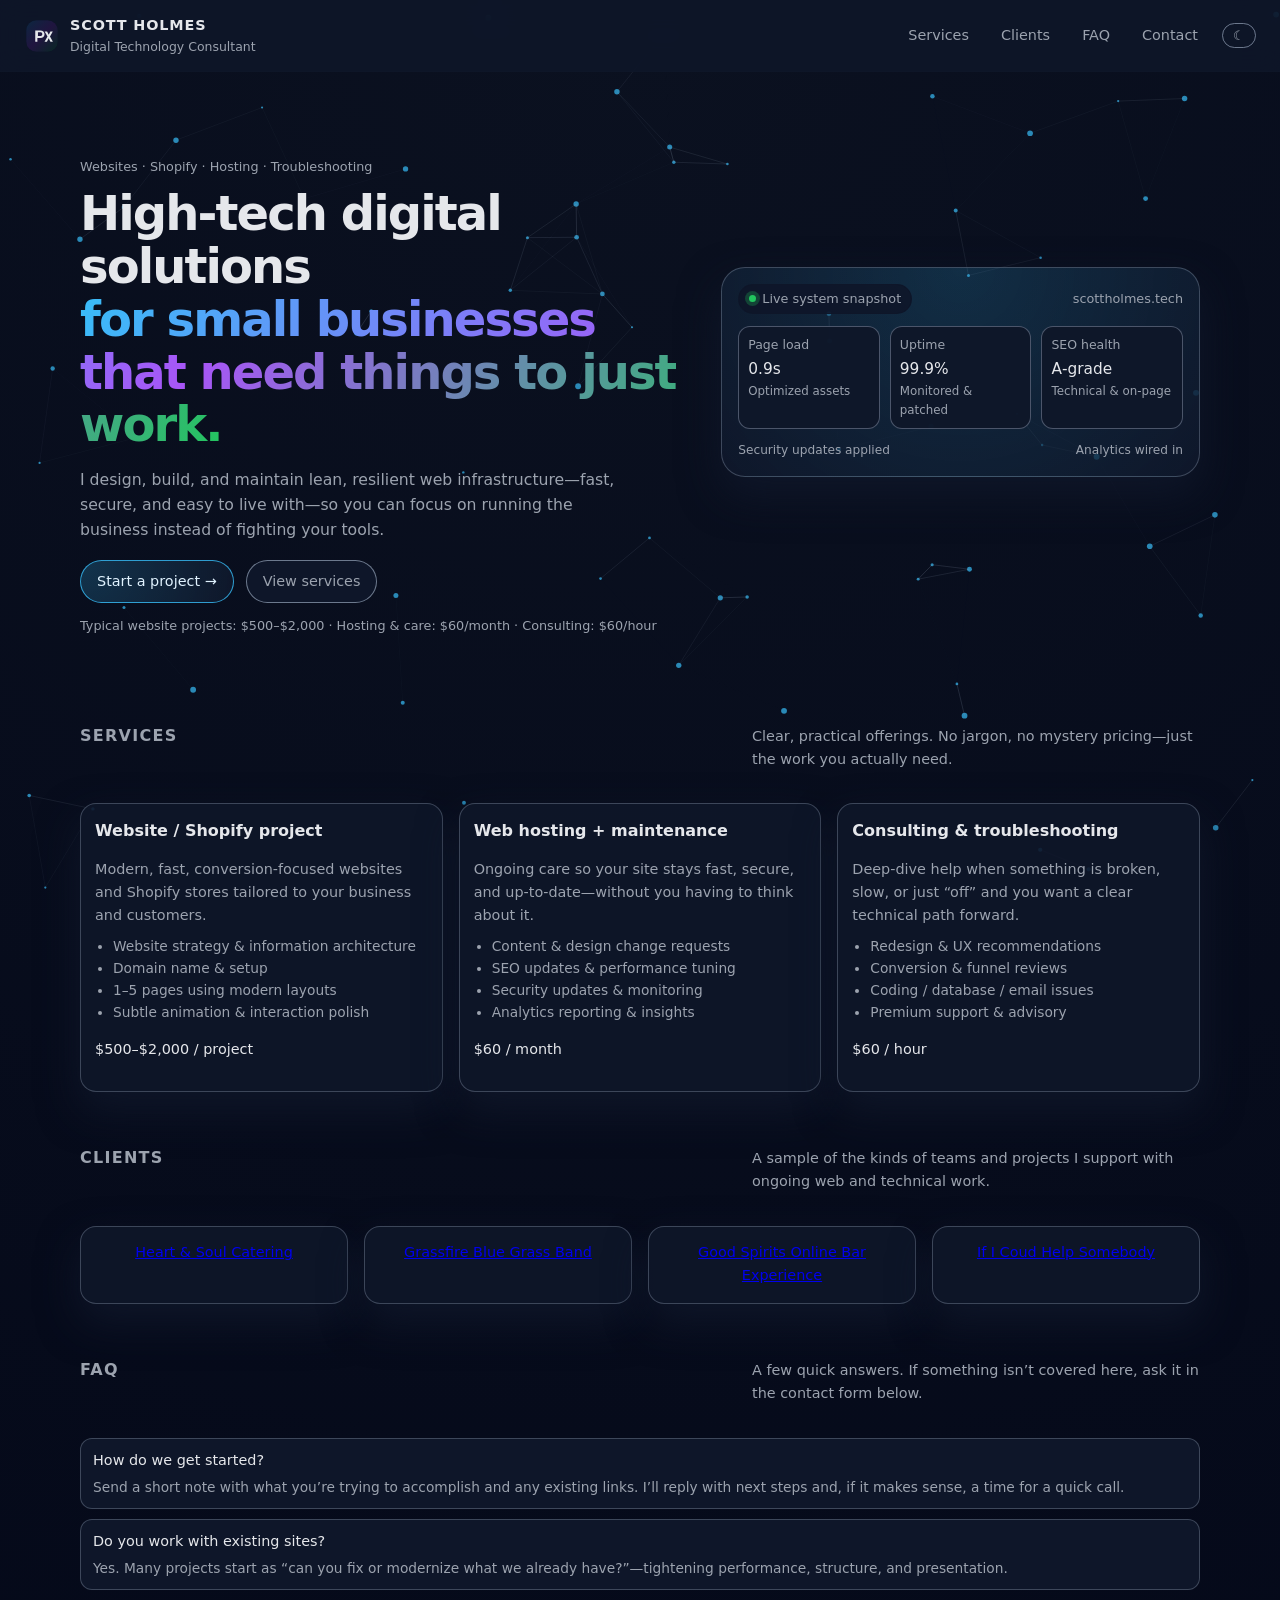
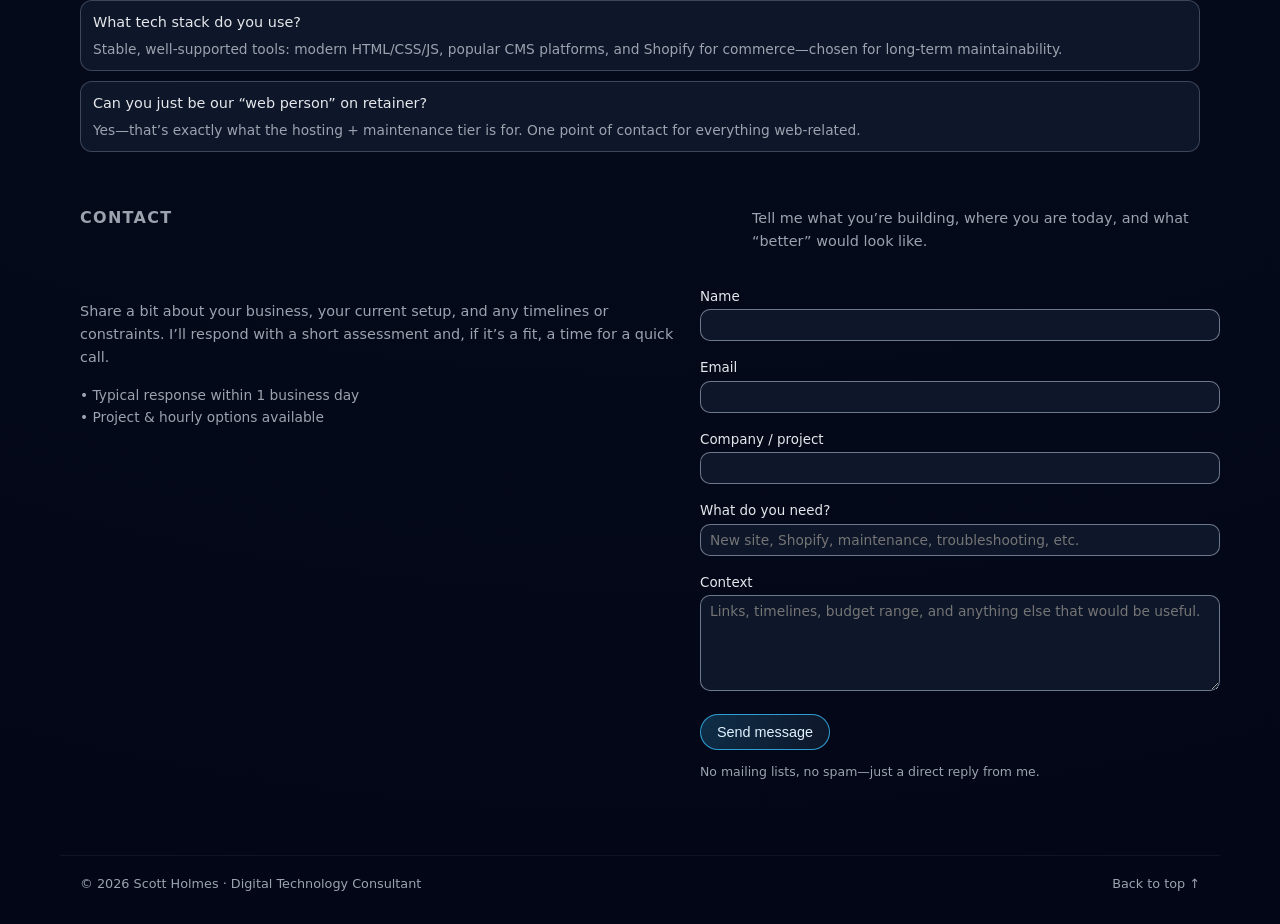
==== index.html @ 8a7bd447 "Add files via upload" ====
<!DOCTYPE html>
<html lang="en">
<head>
  <meta charset="UTF-8" />
  <meta name="viewport" content="width=device-width, initial-scale=1" />
  <title>Scott Holmes | Digital Technology Consultant</title>

  <link rel="stylesheet" href="style.css" />
  <link rel="icon" type="image/svg+xml" href="logo.svg" />
</head>
<body class="theme-dark">
  <canvas id="bg-particles"></canvas>

  <header class="site-header">
    <div class="brand">
      <img src="logo.svg" alt="Scott Holmes Logo" class="brand-logo" />
      <div>
        <div class="brand-name">Scott Holmes</div>
        <div class="brand-tagline">Digital Technology Consultant</div>
      </div>
    </div>
    <nav class="nav">
      <a href="#services">Services</a>
      <a href="#clients">Clients</a>
      <a href="#faq">FAQ</a>
      <a href="#contact">Contact</a>
      <button id="themeToggle" class="theme-toggle" type="button">☾</button>
    </nav>
  </header>

  <main class="page-shell">
    <section class="hero" id="top">
      <div class="hero-copy">
        <p class="hero-eyebrow">Websites · Shopify · Hosting · Troubleshooting</p>
        <h1>
          High‑tech digital solutions<br />
          <span>for small businesses that need things to just work.</span>
        </h1>
        <p class="hero-subtitle">
          I design, build, and maintain lean, resilient web infrastructure—fast, secure, and easy to live with—so you can focus on running the business instead of fighting your tools.
        </p>
        <div class="hero-actions">
          <a href="#contact" class="btn-primary">Start a project →</a>
          <a href="#services" class="btn-secondary">View services</a>
        </div>
        <p class="hero-footnote">
          Typical website projects: $500–$2,000 · Hosting & care: $60/month · Consulting: $60/hour
        </p>
      </div>
      <div class="hero-panel" aria-hidden="true">
        <div class="hero-panel-inner">
          <div class="panel-header">
            <span class="panel-pill">
              <span class="pill-dot"></span>
              Live system snapshot
            </span>
            <span class="panel-label">scottholmes.tech</span>
          </div>
          <div class="panel-metrics">
            <div class="metric">
              <div class="metric-label">Page load</div>
              <div class="metric-value">0.9s</div>
              <div class="metric-note">Optimized assets</div>
            </div>
            <div class="metric">
              <div class="metric-label">Uptime</div>
              <div class="metric-value">99.9%</div>
              <div class="metric-note">Monitored & patched</div>
            </div>
            <div class="metric">
              <div class="metric-label">SEO health</div>
              <div class="metric-value">A‑grade</div>
              <div class="metric-note">Technical & on‑page</div>
            </div>
          </div>
          <div class="panel-footer">
            <span>Security updates applied</span>
            <span>Analytics wired in</span>
          </div>
        </div>
      </div>
    </section>

    <section id="services" class="section">
      <div class="section-header">
        <h2 class="section-title">Services</h2>
        <p class="section-kicker">
          Clear, practical offerings. No jargon, no mystery pricing—just the work you actually need.
        </p>
      </div>
      <div class="grid grid-3">
        <article class="card">
          <h3 class="card-title">Website / Shopify project</h3>
          <p class="card-body">
            Modern, fast, conversion‑focused websites and Shopify stores tailored to your business and customers.
          </p>
          <ul class="card-list">
            <li>Website strategy & information architecture</li>
            <li>Domain name & setup</li>
            <li>1–5 pages using modern layouts</li>
            <li>Subtle animation & interaction polish</li>
          </ul>
          <p class="card-price">$500–$2,000 / project</p>
        </article>

        <article class="card">
          <h3 class="card-title">Web hosting + maintenance</h3>
          <p class="card-body">
            Ongoing care so your site stays fast, secure, and up‑to‑date—without you having to think about it.
          </p>
          <ul class="card-list">
            <li>Content & design change requests</li>
            <li>SEO updates & performance tuning</li>
            <li>Security updates & monitoring</li>
            <li>Analytics reporting & insights</li>
          </ul>
          <p class="card-price">$60 / month</p>
        </article>

        <article class="card">
          <h3 class="card-title">Consulting & troubleshooting</h3>
          <p class="card-body">
            Deep‑dive help when something is broken, slow, or just “off” and you want a clear technical path forward.
          </p>
          <ul class="card-list">
            <li>Redesign & UX recommendations</li>
            <li>Conversion & funnel reviews</li>
            <li>Coding / database / email issues</li>
            <li>Premium support & advisory</li>
          </ul>
          <p class="card-price">$60 / hour</p>
        </article>
      </div>
    </section>

   
<section id="clients" class="section">
  <div class="section-header">
    <h2 class="section-title">Clients</h2>
    <p class="section-kicker">
      A sample of the kinds of teams and projects I support with ongoing web and technical work.
    </p>
  </div>
  <div class="grid grid-4">
    <div class="card client-card">
      <a href="https://www.heartsoulcatering.com" target="_blank" rel="noopener noreferrer">
        Heart & Soul Catering
      </a>
    </div>
    <div class="card client-card">
        <a href="https://www.grassfirebluegrassband.com" target="_blank" rel="noopener noreferrer">
        Grassfire Blue Grass Band
      </a>
        
        </div>
    <div class="card client-card">
        <a href="https://www.goodspiritsgbe.com" target="_blank" rel="noopener noreferrer">
        Good Spirits Online Bar Experience
      </a>
        
        </div>
    <div class="card client-card">
        <a href="https://www.iichsf.com" target="_blank" rel="noopener noreferrer">
        If I Coud Help Somebody
      </a>
        
        
        </div>
  </div>
</section>





    <section id="faq" class="section">
      <div class="section-header">
        <h2 class="section-title">FAQ</h2>
        <p class="section-kicker">
          A few quick answers. If something isn’t covered here, ask it in the contact form below.
        </p>
      </div>
      <div class="faq">
        <div class="faq-item">
          <div class="faq-q">How do we get started?</div>
          <div class="faq-a">
            Send a short note with what you’re trying to accomplish and any existing links. I’ll reply with next steps and, if it makes sense, a time for a quick call.
          </div>
        </div>
        <div class="faq-item">
          <div class="faq-q">Do you work with existing sites?</div>
          <div class="faq-a">
            Yes. Many projects start as “can you fix or modernize what we already have?”—tightening performance, structure, and presentation.
          </div>
        </div>
        <div class="faq-item">
          <div class="faq-q">What tech stack do you use?</div>
          <div class="faq-a">
            Stable, well‑supported tools: modern HTML/CSS/JS, popular CMS platforms, and Shopify for commerce—chosen for long‑term maintainability.
          </div>
        </div>
        <div class="faq-item">
          <div class="faq-q">Can you just be our “web person” on retainer?</div>
          <div class="faq-a">
            Yes—that’s exactly what the hosting + maintenance tier is for. One point of contact for everything web‑related.
          </div>
        </div>
      </div>
    </section>

    <section id="contact" class="section">
      <div class="section-header">
        <h2 class="section-title">Contact</h2>
        <p class="section-kicker">
          Tell me what you’re building, where you are today, and what “better” would look like.
        </p>
      </div>
      <div class="contact-grid">
        <div>
          <p class="contact-text">
            Share a bit about your business, your current setup, and any timelines or constraints. I’ll respond with a short assessment and, if it’s a fit, a time for a quick call.
          </p>
          <ul class="contact-meta">
            <li>Typical response within 1 business day</li>
            <li>Project & hourly options available</li>
          </ul>
        </div>
        <div>
          <form action="https://formsubmit.co/info@scottholmes.tech" method="POST" class="contact-form">
            <input type="hidden" name="_captcha" value="false" />
            <input type="hidden" name="_subject" value="New inquiry from scottholmes.tech" />
            <input type="hidden" name="_template" value="table" />

            <label>
              Name
              <input type="text" name="name" required />
            </label>
            <label>
              Email
              <input type="email" name="email" required />
            </label>
            <label>
              Company / project
              <input type="text" name="company" />
            </label>
            <label>
              What do you need?
              <input type="text" name="need" placeholder="New site, Shopify, maintenance, troubleshooting, etc." />
            </label>
            <label>
              Context
              <textarea name="message" rows="4" placeholder="Links, timelines, budget range, and anything else that would be useful."></textarea>
            </label>
            <button type="submit" class="btn-primary">Send message</button>
            <p class="form-footnote">No mailing lists, no spam—just a direct reply from me.</p>
          </form>
        </div>
      </div>
    </section>
  </main>

  <footer class="site-footer">
    <span>© <span id="year"></span> Scott Holmes · Digital Technology Consultant</span>
    <a href="#top" class="footer-link">Back to top ↑</a>
  </footer>

  <script>
    document.getElementById("year").textContent = new Date().getFullYear();

    const toggle = document.getElementById("themeToggle");
    const body = document.body;
    toggle.addEventListener("click", () => {
      body.classList.toggle("theme-light");
      body.classList.toggle("theme-dark");
      toggle.textContent = body.classList.contains("theme-dark") ? "☾" : "☀";
    });

    const canvas = document.getElementById("bg-particles");
    const ctx = canvas.getContext("2d");
    let particles = [];
    const particleCount = 70;

    function resize() {
      canvas.width = window.innerWidth;
      canvas.height = window.innerHeight;
    }
    window.addEventListener("resize", resize);
    resize();

    function initParticles() {
      particles = [];
      for (let i = 0; i < particleCount; i++) {
        particles.push({
          x: Math.random() * canvas.width,
          y: Math.random() * canvas.height,
          vx: (Math.random() - 0.5) * 0.4,
          vy: (Math.random() - 0.5) * 0.4,
          r: Math.random() * 2 + 1
        });
      }
    }

    function drawParticles() {
      ctx.clearRect(0, 0, canvas.width, canvas.height);
      ctx.fillStyle = "rgba(56, 189, 248, 0.7)";
      particles.forEach(p => {
        ctx.beginPath();
        ctx.arc(p.x, p.y, p.r, 0, Math.PI * 2);
        ctx.fill();
      });

      ctx.strokeStyle = "rgba(148, 163, 184, 0.25)";
      particles.forEach((p, i) => {
        for (let j = i + 1; j < particles.length; j++) {
          const p2 = particles[j];
          const dx = p.x - p2.x;
          const dy = p.y - p2.y;
          const dist = Math.sqrt(dx * dx + dy * dy);
          if (dist < 120) {
            ctx.globalAlpha = 1 - dist / 120;
            ctx.beginPath();
            ctx.moveTo(p.x, p.y);
            ctx.lineTo(p2.x, p2.y);
            ctx.stroke();
            ctx.globalAlpha = 1;
          }
        }
      });
    }

    function updateParticles() {
      particles.forEach(p => {
        p.x += p.vx;
        p.y += p.vy;
        if (p.x < 0 || p.x > canvas.width) p.vx *= -1;
        if (p.y < 0 || p.y > canvas.height) p.vy *= -1;
      });
    }

    function loop() {
      updateParticles();
      drawParticles();
      requestAnimationFrame(loop);
    }

    initParticles();
    loop();
  </script>
</body>
</html>
---- style.css ----
:root {
  --bg: #020617;
  --bg-alt: #0b1120;
  --text: #e5e7eb;
  --muted: #9ca3af;
  --accent: #38bdf8;
  --accent-soft: rgba(56, 189, 248, 0.12);
  --accent-strong: rgba(56, 189, 248, 0.35);
  --card: rgba(15, 23, 42, 0.9);
  --border-subtle: rgba(148, 163, 184, 0.35);
}

body.theme-dark {
  background: radial-gradient(circle at top, var(--bg-alt), var(--bg));
  color: var(--text);
}

body.theme-light {
  background: #f9fafb;
  color: #0f172a;
}

body {
  margin: 0;
  font-family: "Space Grotesk", system-ui, -apple-system, BlinkMacSystemFont, "Segoe UI", sans-serif;
  line-height: 1.6;
  -webkit-font-smoothing: antialiased;
}

#bg-particles {
  position: fixed;
  inset: 0;
  z-index: -1;
}

/* Header */

.site-header {
  position: sticky;
  top: 0;
  z-index: 20;
  display: flex;
  align-items: center;
  justify-content: space-between;
  padding: 14px 24px;
  backdrop-filter: blur(14px);
  background: rgba(15, 23, 42, 0.85);
  border-bottom: 1px solid rgba(15, 23, 42, 0.9);
}

body.theme-light .site-header {
  background: rgba(249, 250, 251, 0.9);
  border-bottom-color: rgba(209, 213, 219, 0.9);
}

.brand {
  display: flex;
  align-items: center;
  gap: 10px;
}

.brand-logo {
  width: 36px;
  height: 36px;
}

.brand-name {
  font-weight: 600;
  letter-spacing: 0.06em;
  font-size: 0.9rem;
  text-transform: uppercase;
}

.brand-tagline {
  font-size: 0.78rem;
  color: var(--muted);
}

.nav {
  display: flex;
  align-items: center;
  gap: 16px;
  font-size: 0.9rem;
}

.nav a {
  color: var(--muted);
  text-decoration: none;
  padding: 4px 8px;
  border-radius: 999px;
  transition: color 150ms ease-out, background 150ms ease-out;
}

.nav a:hover {
  color: var(--text);
  background: rgba(15, 23, 42, 0.8);
}

body.theme-light .nav a {
  color: #6b7280;
}

body.theme-light .nav a:hover {
  color: #111827;
  background: rgba(243, 244, 246, 0.9);
}

.theme-toggle {
  border-radius: 999px;
  border: 1px solid rgba(148, 163, 184, 0.7);
  background: transparent;
  color: var(--muted);
  padding: 4px 10px;
  cursor: pointer;
}

/* Layout */

.page-shell {
  max-width: 1120px;
  margin: 0 auto;
  padding: 32px 20px 60px;
}

/* Hero */

.hero {
  display: grid;
  grid-template-columns: minmax(0, 1.4fr) minmax(0, 1.1fr);
  gap: 32px;
  align-items: center;
  padding: 40px 0 20px;
}

@media (max-width: 840px) {
  .hero {
    grid-template-columns: minmax(0, 1fr);
  }
}

.hero-eyebrow {
  font-size: 0.8rem;
  color: var(--muted);
  margin-bottom: 10px;
}

.hero h1 {
  font-size: clamp(2.2rem, 4vw, 3rem);
  line-height: 1.1;
  letter-spacing: -0.04em;
  margin: 0 0 12px;
}

.hero h1 span {
  background: linear-gradient(120deg, #38bdf8, #a855f7, #22c55e);
  -webkit-background-clip: text;
  background-clip: text;
  color: transparent;
}

.hero-subtitle {
  font-size: 0.98rem;
  color: var(--muted);
  max-width: 34rem;
  margin-bottom: 18px;
}

.hero-actions {
  display: flex;
  flex-wrap: wrap;
  gap: 12px;
  margin-bottom: 10px;
}

.hero-footnote {
  font-size: 0.8rem;
  color: var(--muted);
}

/* Buttons */

.btn-primary,
.btn-secondary {
  border-radius: 999px;
  padding: 9px 16px;
  font-size: 0.9rem;
  text-decoration: none;
  display: inline-flex;
  align-items: center;
  gap: 6px;
  cursor: pointer;
}

.btn-primary {
  border: 1px solid rgba(56, 189, 248, 0.8);
  background: radial-gradient(circle at top left, rgba(56, 189, 248, 0.22), rgba(15, 23, 42, 0.98));
  color: #e0f2fe;
}

.btn-secondary {
  border: 1px solid rgba(148, 163, 184, 0.7);
  background: rgba(15, 23, 42, 0.96);
  color: var(--muted);
}

body.theme-light .btn-primary {
  background: linear-gradient(135deg, #0ea5e9, #22c55e);
  color: #f9fafb;
}

body.theme-light .btn-secondary {
  background: #f3f4f6;
  color: #4b5563;
}

/* Hero panel */

.hero-panel {
  position: relative;
  min-height: 260px;
}

.hero-panel-inner {
  position: relative;
  border-radius: 24px;
  border: 1px solid var(--border-subtle);
  background: radial-gradient(circle at top, rgba(56, 189, 248, 0.18), rgba(15, 23, 42, 0.98));
  padding: 16px;
  box-shadow: 0 18px 40px rgba(15, 23, 42, 0.9);
}

body.theme-light .hero-panel-inner {
  background: radial-gradient(circle at top, rgba(56, 189, 248, 0.12), #ffffff);
  box-shadow: 0 18px 40px rgba(15, 23, 42, 0.15);
}

.panel-header {
  display: flex;
  justify-content: space-between;
  align-items: center;
  font-size: 0.8rem;
  color: var(--muted);
  margin-bottom: 12px;
}

.panel-pill {
  display: inline-flex;
  align-items: center;
  gap: 6px;
  padding: 4px 10px;
  border-radius: 999px;
  border: 1px solid rgba(15, 23, 42, 0.9);
  background: rgba(15, 23, 42, 0.9);
}

.pill-dot {
  width: 7px;
  height: 7px;
  border-radius: 999px;
  background: #22c55e;
  box-shadow: 0 0 0 4px rgba(34, 197, 94, 0.25);
}

.panel-metrics {
  display: grid;
  grid-template-columns: repeat(3, minmax(0, 1fr));
  gap: 10px;
  margin-bottom: 12px;
}

.metric {
  border-radius: 12px;
  border: 1px solid rgba(148, 163, 184, 0.45);
  background: rgba(15, 23, 42, 0.96);
  padding: 8px 9px;
  font-size: 0.78rem;
  color: var(--muted);
}

body.theme-light .metric {
  background: #f9fafb;
  border-color: rgba(209, 213, 219, 0.9);
}

.metric-label {
  margin-bottom: 2px;
}

.metric-value {
  font-size: 0.96rem;
  color: #e5e7eb;
  font-weight: 500;
}

body.theme-light .metric-value {
  color: #111827;
}

.metric-note {
  font-size: 0.74rem;
}

.panel-footer {
  display: flex;
  justify-content: space-between;
  font-size: 0.76rem;
  color: var(--muted);
}

/* Sections */

.section {
  margin-top: 40px;
}

.section-header {
  display: flex;
  justify-content: space-between;
  align-items: baseline;
  gap: 16px;
  margin-bottom: 18px;
}

.section-title {
  font-size: 1rem;
  letter-spacing: 0.08em;
  text-transform: uppercase;
  color: var(--muted);
}

.section-kicker {
  font-size: 0.9rem;
  color: var(--muted);
  max-width: 28rem;
}

/* Grid */

.grid {
  display: grid;
  gap: 16px;
}

.grid-3 {
  grid-template-columns: repeat(auto-fit, minmax(220px, 1fr));
}

.grid-4 {
  grid-template-columns: repeat(auto-fit, minmax(160px, 1fr));
}

/* Cards */

.card {
  border-radius: 16px;
  border: 1px solid var(--border-subtle);
  background: var(--card);
  padding: 14px 14px 16px;
  box-shadow: 0 18px 40px rgba(15, 23, 42, 0.9);
}

body.theme-light .card {
  background: #ffffff;
  box-shadow: 0 18px 40px rgba(15, 23, 42, 0.08);
}

.card-title {
  font-size: 1rem;
  margin: 0 0 6px;
}

.card-body {
  font-size: 0.9rem;
  color: var(--muted);
  margin-bottom: 8px;
}

.card-list {
  margin: 0 0 8px;
  padding-left: 18px;
  font-size: 0.86rem;
  color: var(--muted);
}

.card-price {
  font-size: 0.9rem;
  font-weight: 500;
}

/* Clients */

.client-card {
  text-align: center;
  font-size: 0.9rem;
}

/* FAQ */

.faq {
  display: grid;
  gap: 10px;
}

.faq-item {
  border-radius: 12px;
  border: 1px solid var(--border-subtle);
  background: rgba(15, 23, 42, 0.96);
  padding: 10px 12px;
}

body.theme-light .faq-item {
  background: #ffffff;
}

.faq-q {
  font-size: 0.9rem;
  font-weight: 500;
}

.faq-a {
  font-size: 0.86rem;
  color: var(--muted);
  margin-top: 4px;
}

/* Contact */

.contact-grid {
  display: grid;
  gap: 20px;
}

@media (min-width: 720px) {
  .contact-grid {
    grid-template-columns: minmax(0, 1.2fr) minmax(0, 1fr);
  }
}

.contact-text {
  font-size: 0.9rem;
  color: var(--muted);
}

.contact-meta {
  list-style: none;
  padding: 0;
  margin: 10px 0 0;
  font-size: 0.86rem;
  color: var(--muted);
}

.contact-meta li::before {
  content: "• ";
}

.contact-form label {
  display: block;
  font-size: 0.84rem;
  margin-bottom: 6px;
}

.contact-form input,
.contact-form textarea {
  width: 100%;
  border-radius: 10px;
  border: 1px solid rgba(148, 163, 184, 0.7);
  background: rgba(15, 23, 42, 0.96);
  color: #e5e7eb;
  padding: 7px 9px;
  font-family: inherit;
  font-size: 0.86rem;
  margin-top: 2px;
  margin-bottom: 10px;
}

body.theme-light .contact-form input,
body.theme-light .contact-form textarea {
  background: #f9fafb;
  color: #111827;
  border-color: rgba(209, 213, 219, 0.9);
}

.contact-form textarea {
  resize: vertical;
  min-height: 80px;
}

.form-footnote {
  font-size: 0.78rem;
  color: var(--muted);
}

/* Footer */

.site-footer {
  max-width: 1120px;
  margin: 0 auto;
  padding: 18px 20px 30px;
  border-top: 1px solid rgba(15, 23, 42, 0.9);
  display: flex;
  justify-content: space-between;
  align-items: center;
  font-size: 0.8rem;
  color: var(--muted);
}

body.theme-light .site-footer {
  border-top-color: rgba(209, 213, 219, 0.9);
}

.footer-link {
  color: var(--muted);
  text-decoration: none;
}

.footer-link:hover {
  color: var(--accent);
}
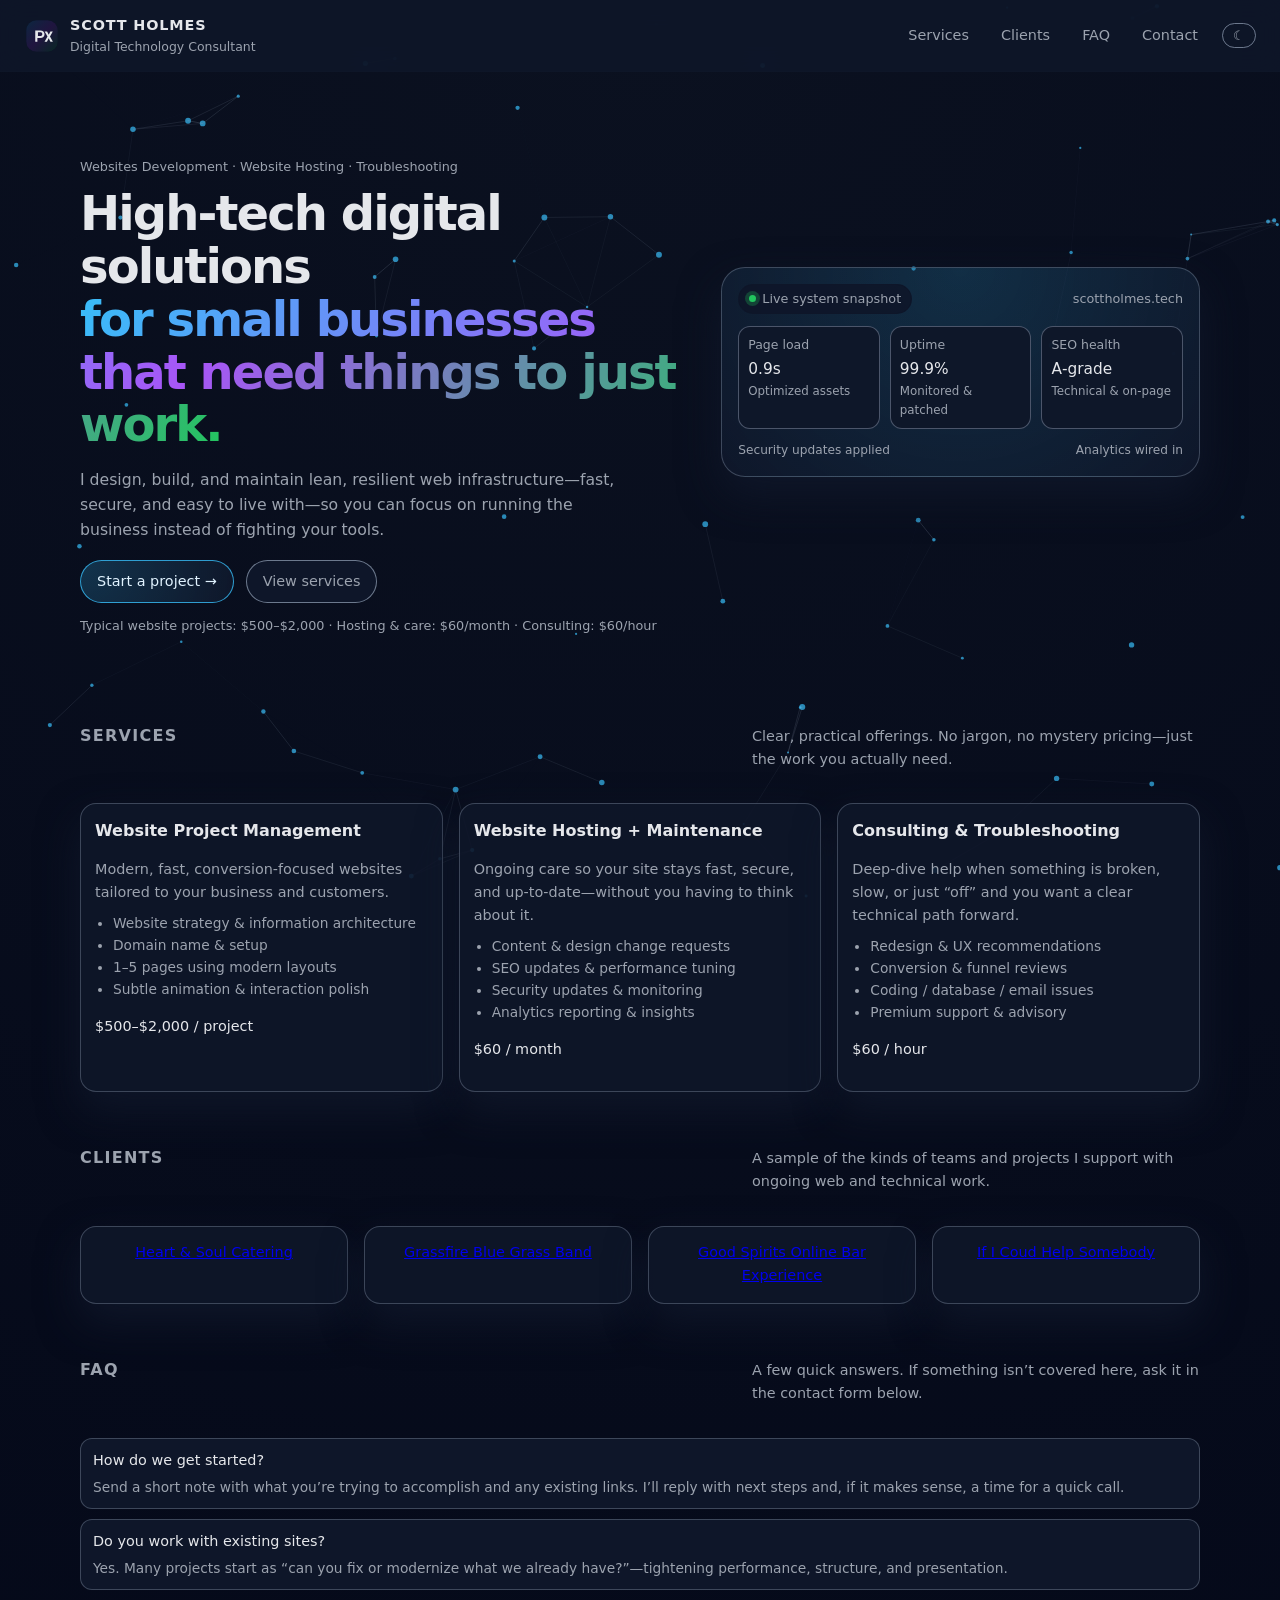
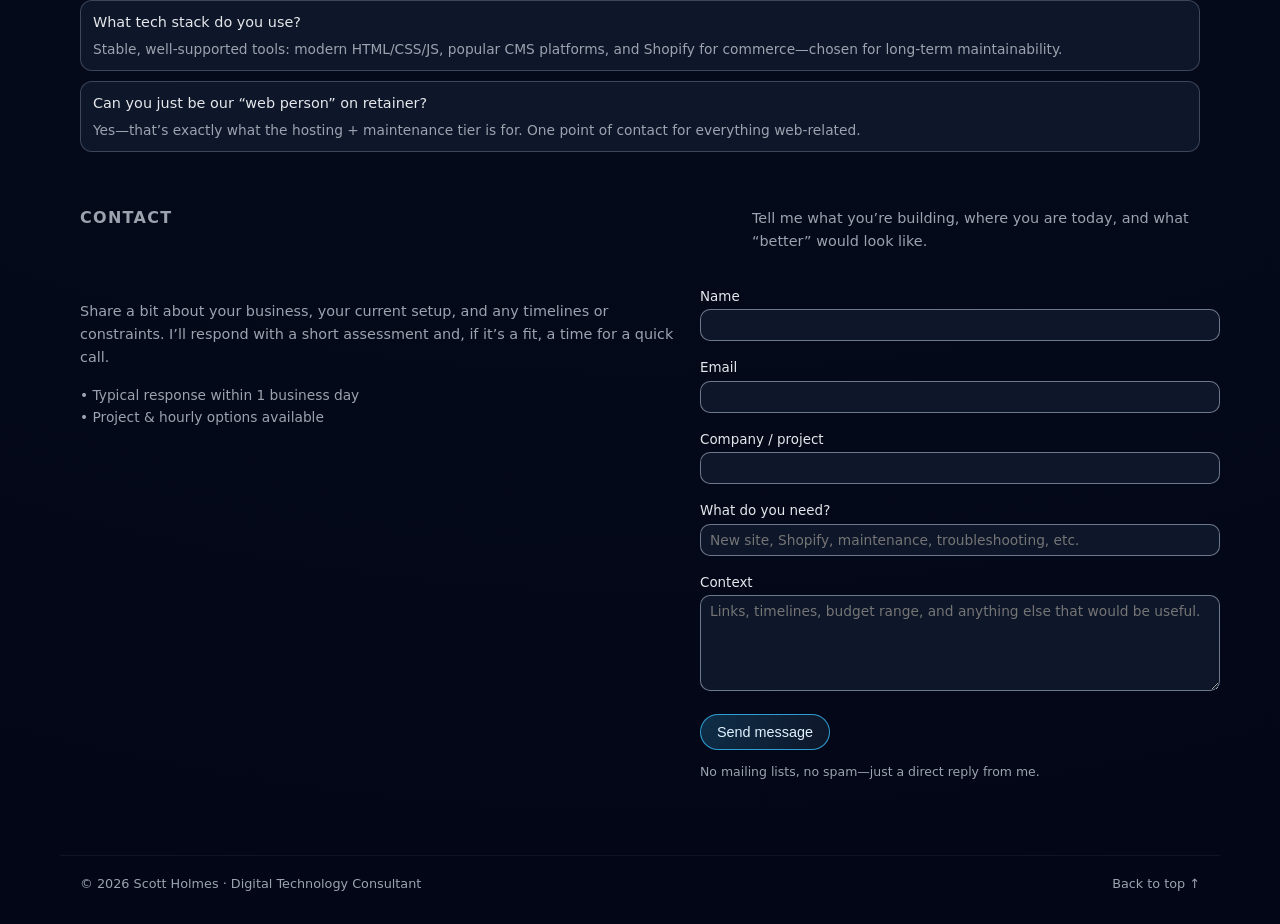
==== commit 2d7ab158: "Add files via upload" ====
--- a/index.html
+++ b/index.html
@@ -31,7 +31,7 @@
   <main class="page-shell">
     <section class="hero" id="top">
       <div class="hero-copy">
-        <p class="hero-eyebrow">Websites · Shopify · Hosting · Troubleshooting</p>
+        <p class="hero-eyebrow">Websites Development · Website Hosting · Troubleshooting</p>
         <h1>
           High‑tech digital solutions<br />
           <span>for small businesses that need things to just work.</span>
@@ -90,9 +90,9 @@
       </div>
       <div class="grid grid-3">
         <article class="card">
-          <h3 class="card-title">Website / Shopify project</h3>
+          <h3 class="card-title">Website Project Management</h3>
           <p class="card-body">
-            Modern, fast, conversion‑focused websites and Shopify stores tailored to your business and customers.
+            Modern, fast, conversion‑focused websites tailored to your business and customers.
           </p>
           <ul class="card-list">
             <li>Website strategy & information architecture</li>
@@ -104,7 +104,7 @@
         </article>
 
         <article class="card">
-          <h3 class="card-title">Web hosting + maintenance</h3>
+          <h3 class="card-title">Website Hosting + Maintenance</h3>
           <p class="card-body">
             Ongoing care so your site stays fast, secure, and up‑to‑date—without you having to think about it.
           </p>
@@ -118,7 +118,7 @@
         </article>
 
         <article class="card">
-          <h3 class="card-title">Consulting & troubleshooting</h3>
+          <h3 class="card-title">Consulting & Troubleshooting</h3>
           <p class="card-body">
             Deep‑dive help when something is broken, slow, or just “off” and you want a clear technical path forward.
           </p>
